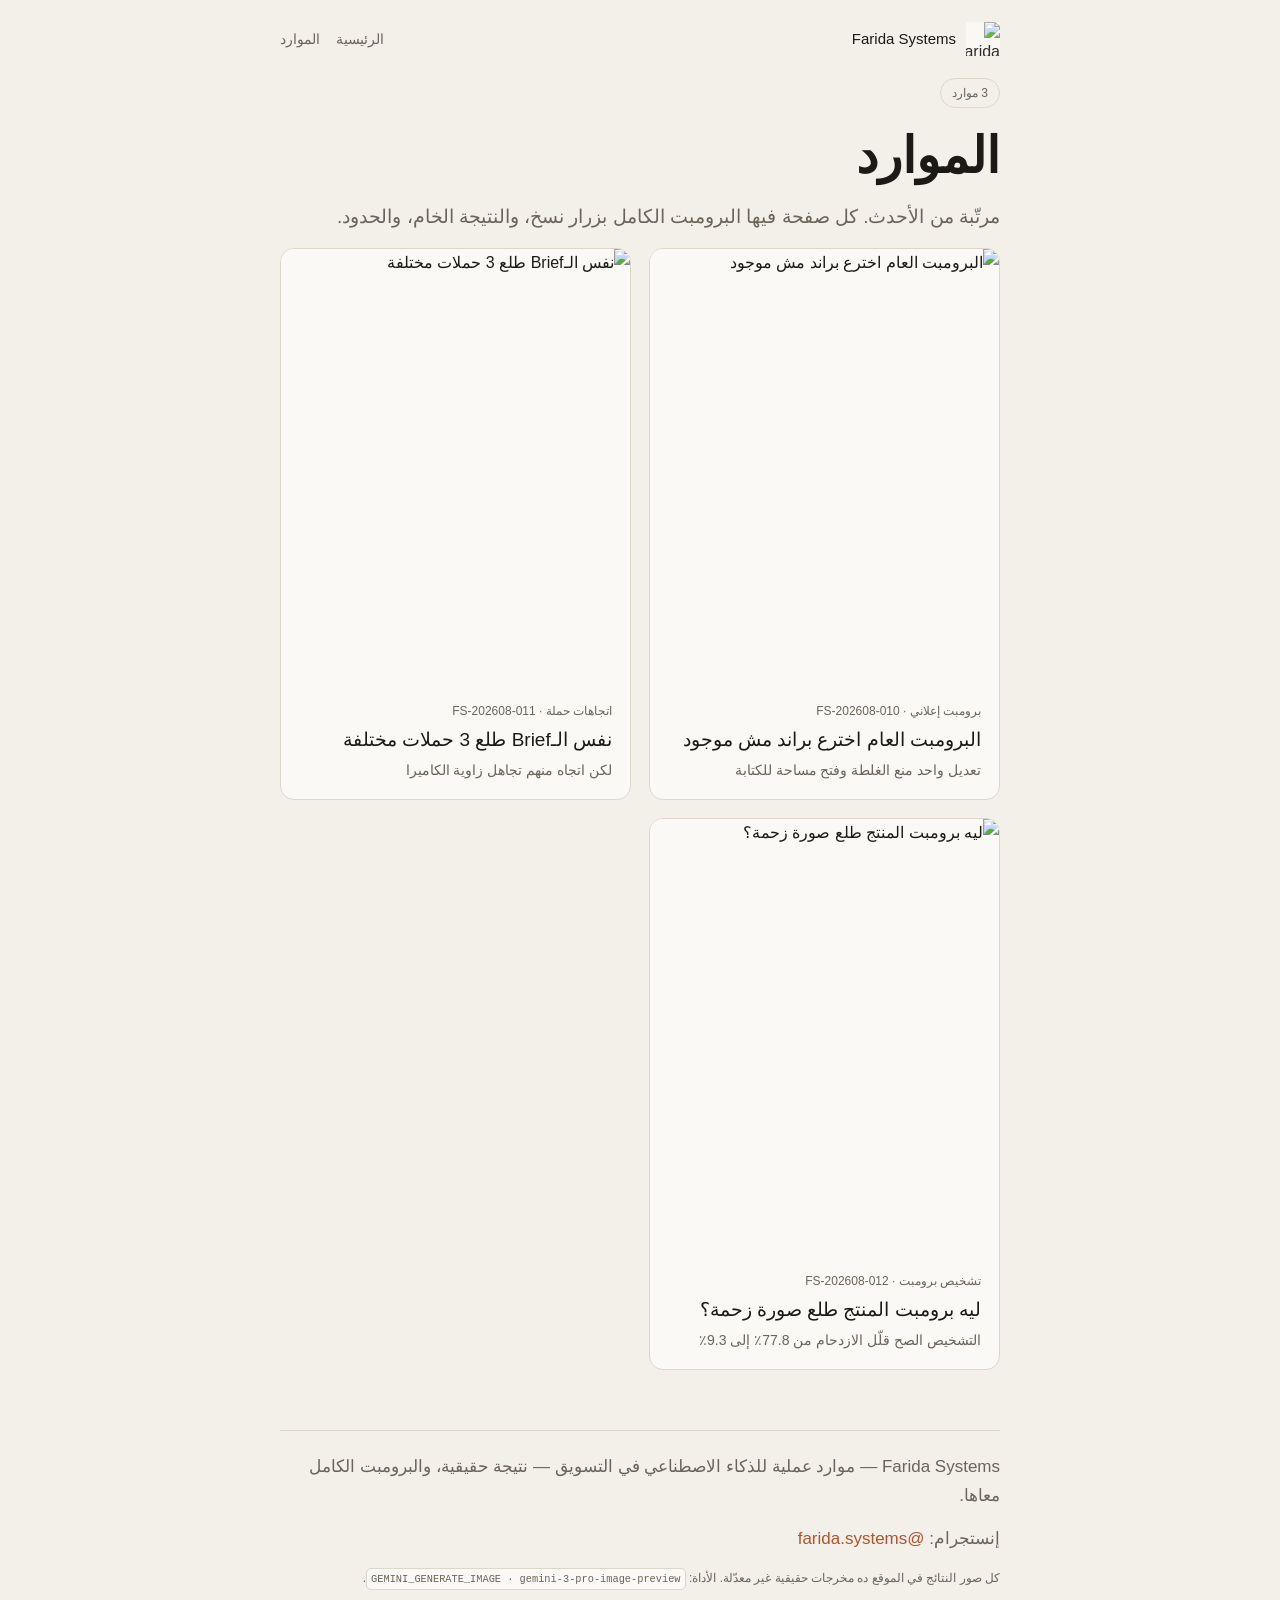
==== resources/index.html @ e4f18285 "Add Arabic-first resource hub: landing, resources index, 3 resource articles" ====
<!doctype html>
<html lang="ar" dir="rtl">
<head>
<meta charset="utf-8">
<meta name="viewport" content="width=device-width,initial-scale=1,viewport-fit=cover">
<title>الموارد — Farida Systems</title>
<meta name="description" content="كل الموارد المنشورة: برومبت مُختبَر، نتيجة حقيقية، وحدود صادقة.">
<link rel="canonical" href="https://farida-systems-resources.vercel.app/resources/">
<meta property="og:type" content="website">
<meta property="og:site_name" content="Farida Systems">
<meta property="og:locale" content="ar_EG">
<meta property="og:title" content="الموارد — Farida Systems">
<meta property="og:description" content="كل الموارد المنشورة: برومبت مُختبَر، نتيجة حقيقية، وحدود صادقة.">
<meta property="og:url" content="https://farida-systems-resources.vercel.app/resources/">
<meta property="og:image" content="https://farida-systems-resources.vercel.app/assets/img/010-eng.jpg">
<meta name="twitter:card" content="summary_large_image">
<meta name="twitter:title" content="الموارد — Farida Systems">
<meta name="twitter:description" content="كل الموارد المنشورة: برومبت مُختبَر، نتيجة حقيقية، وحدود صادقة.">
<meta name="twitter:image" content="https://farida-systems-resources.vercel.app/assets/img/010-eng.jpg">
<meta name="theme-color" content="#F3F0EA">
<link rel="icon" href="/assets/img/logo.png">
<link rel="preconnect" href="https://use.typekit.net" crossorigin>
<link rel="stylesheet" href="https://use.typekit.net/pjw7fmu.css">
<link rel="stylesheet" href="/assets/css/site.css">
<style>:root{--bg:#F3F0EA;--ink:#1C1A17;--sub:#6A645B;--acc:#B0532F;--card:#FBF9F5;--edge:#DDD6CA}</style>

</head>
<body>
<div class="wrap">
<div class="top">
  <a href="/" style="display:flex;align-items:center;gap:10px;text-decoration:none">
    <img src="/assets/img/logo.png" alt="Farida Systems" style="filter:none">
    <span class="h">Farida Systems</span>
  </a>
  <nav><a href="/">الرئيسية</a><a href="/resources/">الموارد</a></nav>
</div>

<main><span class="badge">3 موارد</span><h1>الموارد</h1>
<p class="lede">مرتّبة من الأحدث. كل صفحة فيها البرومبت الكامل بزرار نسخ، والنتيجة الخام، والحدود.</p>
<div class="grid"><a class="card" href="/resources/prompt-invented-brand/"><img src="/assets/img/010-eng.jpg" alt="البرومبت العام اخترع براند مش موجود" loading="lazy"><div class="b"><div class="k">برومبت إعلاني · FS-202608-010</div><div class="t">البرومبت العام اخترع براند مش موجود</div><div class="d">تعديل واحد منع الغلطة وفتح مساحة للكتابة</div></div></a><a class="card" href="/resources/one-brief-three-directions/"><img src="/assets/img/011-a.jpg" alt="نفس الـBrief طلع 3 حملات مختلفة" loading="lazy"><div class="b"><div class="k">اتجاهات حملة · FS-202608-011</div><div class="t">نفس الـBrief طلع 3 حملات مختلفة</div><div class="d">لكن اتجاه منهم تجاهل زاوية الكاميرا</div></div></a><a class="card" href="/resources/prompt-debugging-crowded-frame/"><img src="/assets/img/012-cor.jpg" alt="ليه برومبت المنتج طلع صورة زحمة؟" loading="lazy"><div class="b"><div class="k">تشخيص برومبت · FS-202608-012</div><div class="t">ليه برومبت المنتج طلع صورة زحمة؟</div><div class="d">التشخيص الصح قلّل الازدحام من 77.8٪ إلى 9.3٪</div></div></a></div></main>
<footer>
  <p>Farida Systems — موارد عملية للذكاء الاصطناعي في التسويق — نتيجة حقيقية، والبرومبت الكامل معاها.</p>
  <p style="margin-top:8px">إنستجرام: <a href="https://instagram.com/farida.systems" rel="noopener">@farida.systems</a></p>
  <p style="margin-top:8px;font-size:12px">كل صور النتائج في الموقع ده مخرجات حقيقية غير معدّلة. الأداة: <code>GEMINI_GENERATE_IMAGE · gemini-3-pro-image-preview</code>.</p>
</footer>
</div>
</body></html>
---- assets/css/site.css ----
*{box-sizing:border-box;margin:0;padding:0}
html{-webkit-text-size-adjust:100%}
body{font-family:"forma-djr-arabic-display",sans-serif;background:var(--bg);color:var(--ink);
 direction:rtl;text-align:right;line-height:1.7;font-weight:400;-webkit-font-smoothing:antialiased;overflow-x:hidden}
.wrap{max-width:760px;margin:0 auto;padding:0 20px}
a{color:inherit}
code{font-family:ui-monospace,SFMono-Regular,Menlo,monospace;direction:ltr;unicode-bidi:embed;font-size:.86em;
 background:var(--card);border:1px solid var(--edge);border-radius:5px;padding:.1em .4em;display:inline-block}
.top{display:flex;align-items:center;justify-content:space-between;padding:22px 0;gap:14px}
.top img{width:34px;height:34px;opacity:.9}
.top .h{font-size:15px;font-weight:500}
.top nav a{font-size:14px;font-weight:300;color:var(--sub);text-decoration:none;margin-inline-start:16px}
.top nav a:hover{color:var(--acc)}
.eyebrow{font-size:13px;font-weight:300;color:var(--sub);letter-spacing:.06em}
h1{font-size:clamp(30px,7vw,50px);font-weight:700;line-height:1.22;margin:10px 0 14px}
h2{font-size:clamp(21px,4.6vw,28px);font-weight:500;margin:46px 0 14px;line-height:1.35}
h3{font-size:18px;font-weight:500;margin:26px 0 8px}
p{margin:0 0 14px;font-size:17px}
.lede{font-size:19px;color:var(--sub);font-weight:300}
.hero{margin:6px 0 30px;border-radius:14px;overflow:hidden;border:1px solid var(--edge);background:var(--card)}
.hero img{width:100%;display:block}
figure{margin:22px 0;border:1px solid var(--edge);border-radius:12px;overflow:hidden;background:var(--card)}
figure img{width:100%;display:block;background:var(--card)}
figcaption{padding:12px 16px;font-size:14px;font-weight:300;color:var(--sub);border-top:1px solid var(--edge)}
figcaption b{color:var(--ink);font-weight:500}
table{width:100%;border-collapse:collapse;margin:16px 0;font-size:15px;display:block;overflow-x:auto}
th,td{padding:11px 12px;border-bottom:1px solid var(--edge);text-align:right;vertical-align:top}
th{font-weight:500;color:var(--sub);font-size:13px}
td:last-child{color:var(--acc);font-weight:500}
ul,ol{margin:0 0 14px;padding-inline-start:22px}
li{margin:8px 0;font-size:17px}
.note{background:var(--card);border:1px solid var(--edge);border-radius:12px;padding:16px 18px;margin:20px 0;font-size:15px;font-weight:300;color:var(--sub)}
.note b{color:var(--ink);font-weight:500}
.promptbox{border:1px solid var(--edge);border-radius:12px;background:var(--card);margin:14px 0 26px;overflow:hidden}
.promptbox header{display:flex;align-items:center;justify-content:space-between;gap:12px;padding:12px 14px;border-bottom:1px solid var(--edge)}
.promptbox .lbl{font-size:14px;font-weight:500}
.copybtn{font-family:inherit;font-size:14px;font-weight:500;cursor:pointer;border:1px solid var(--acc);
 background:transparent;color:var(--acc);border-radius:8px;padding:7px 15px;transition:.15s;white-space:nowrap}
.copybtn:hover{background:var(--acc);color:var(--bg)}
.copybtn[data-state="ok"]{background:var(--acc);color:var(--bg)}
.copybtn[data-state="err"]{border-color:#c0392b;color:#c0392b}
pre{margin:0;padding:16px;overflow-x:auto;direction:ltr;text-align:left;font-size:13px;line-height:1.6;
 font-family:ui-monospace,SFMono-Regular,Menlo,monospace;white-space:pre-wrap;word-break:break-word}
.pager{display:flex;gap:12px;margin:44px 0 0;flex-wrap:wrap}
.pager a{flex:1 1 220px;border:1px solid var(--edge);border-radius:12px;padding:14px 16px;text-decoration:none;background:var(--card)}
.pager span{display:block;font-size:12px;color:var(--sub);font-weight:300;margin-bottom:4px}
.pager b{font-size:16px;font-weight:500;line-height:1.4}
.card{display:block;text-decoration:none;border:1px solid var(--edge);border-radius:14px;overflow:hidden;background:var(--card);margin:16px 0;transition:.15s}
.card:hover{border-color:var(--acc)}
.card img{width:100%;display:block;aspect-ratio:4/5;object-fit:cover}
.card .b{padding:16px 18px}
.card .b .k{font-size:12px;color:var(--sub);font-weight:300}
.card .b .t{font-size:19px;font-weight:500;margin:6px 0;line-height:1.35}
.card .b .d{font-size:14px;font-weight:300;color:var(--sub)}
.grid{display:grid;grid-template-columns:1fr;gap:0}
@media(min-width:680px){.grid{grid-template-columns:1fr 1fr;gap:18px}.card{margin:0}}
footer{margin:60px 0 40px;padding-top:22px;border-top:1px solid var(--edge);font-size:13px;font-weight:300;color:var(--sub)}
footer a{color:var(--acc);text-decoration:none}
.badge{display:inline-block;font-size:12px;color:var(--sub);border:1px solid var(--edge);border-radius:999px;padding:4px 11px;margin-bottom:8px}
.err{text-align:center;padding:70px 0}
:focus-visible{outline:2px solid var(--acc);outline-offset:2px}
img{background:var(--card)}
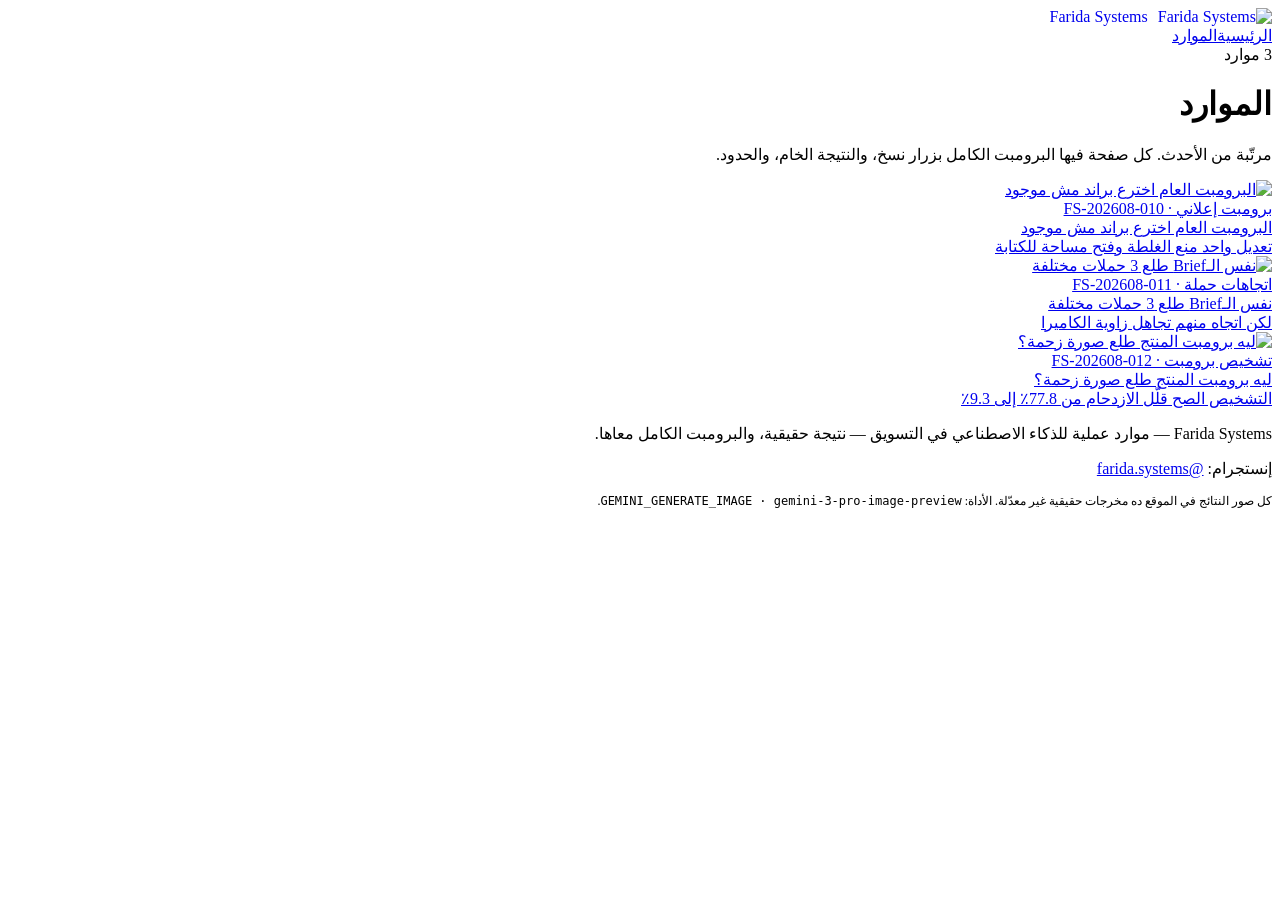
==== commit 2ca881d6: "Serve from GitHub Pages subpath; add .nojekyll" ====
--- a/resources/index.html
+++ b/resources/index.html
@@ -5,39 +5,39 @@
 <meta name="viewport" content="width=device-width,initial-scale=1,viewport-fit=cover">
 <title>الموارد — Farida Systems</title>
 <meta name="description" content="كل الموارد المنشورة: برومبت مُختبَر، نتيجة حقيقية، وحدود صادقة.">
-<link rel="canonical" href="https://farida-systems-resources.vercel.app/resources/">
+<link rel="canonical" href="https://marketerm7md-eng.github.io/farida-systems-resources/resources/">
 <meta property="og:type" content="website">
 <meta property="og:site_name" content="Farida Systems">
 <meta property="og:locale" content="ar_EG">
 <meta property="og:title" content="الموارد — Farida Systems">
 <meta property="og:description" content="كل الموارد المنشورة: برومبت مُختبَر، نتيجة حقيقية، وحدود صادقة.">
-<meta property="og:url" content="https://farida-systems-resources.vercel.app/resources/">
-<meta property="og:image" content="https://farida-systems-resources.vercel.app/assets/img/010-eng.jpg">
+<meta property="og:url" content="https://marketerm7md-eng.github.io/farida-systems-resources/resources/">
+<meta property="og:image" content="https://marketerm7md-eng.github.io/farida-systems-resources/assets/img/010-eng.jpg">
 <meta name="twitter:card" content="summary_large_image">
 <meta name="twitter:title" content="الموارد — Farida Systems">
 <meta name="twitter:description" content="كل الموارد المنشورة: برومبت مُختبَر، نتيجة حقيقية، وحدود صادقة.">
-<meta name="twitter:image" content="https://farida-systems-resources.vercel.app/assets/img/010-eng.jpg">
+<meta name="twitter:image" content="https://marketerm7md-eng.github.io/farida-systems-resources/assets/img/010-eng.jpg">
 <meta name="theme-color" content="#F3F0EA">
-<link rel="icon" href="/assets/img/logo.png">
+<link rel="icon" href="/farida-systems-resources/assets/img/logo.png">
 <link rel="preconnect" href="https://use.typekit.net" crossorigin>
 <link rel="stylesheet" href="https://use.typekit.net/pjw7fmu.css">
-<link rel="stylesheet" href="/assets/css/site.css">
+<link rel="stylesheet" href="/farida-systems-resources/assets/css/site.css">
 <style>:root{--bg:#F3F0EA;--ink:#1C1A17;--sub:#6A645B;--acc:#B0532F;--card:#FBF9F5;--edge:#DDD6CA}</style>
 
 </head>
 <body>
 <div class="wrap">
 <div class="top">
-  <a href="/" style="display:flex;align-items:center;gap:10px;text-decoration:none">
-    <img src="/assets/img/logo.png" alt="Farida Systems" style="filter:none">
+  <a href="/farida-systems-resources/" style="display:flex;align-items:center;gap:10px;text-decoration:none">
+    <img src="/farida-systems-resources/assets/img/logo.png" alt="Farida Systems" style="filter:none">
     <span class="h">Farida Systems</span>
   </a>
-  <nav><a href="/">الرئيسية</a><a href="/resources/">الموارد</a></nav>
+  <nav><a href="/farida-systems-resources/">الرئيسية</a><a href="/farida-systems-resources/resources/">الموارد</a></nav>
 </div>
 
 <main><span class="badge">3 موارد</span><h1>الموارد</h1>
 <p class="lede">مرتّبة من الأحدث. كل صفحة فيها البرومبت الكامل بزرار نسخ، والنتيجة الخام، والحدود.</p>
-<div class="grid"><a class="card" href="/resources/prompt-invented-brand/"><img src="/assets/img/010-eng.jpg" alt="البرومبت العام اخترع براند مش موجود" loading="lazy"><div class="b"><div class="k">برومبت إعلاني · FS-202608-010</div><div class="t">البرومبت العام اخترع براند مش موجود</div><div class="d">تعديل واحد منع الغلطة وفتح مساحة للكتابة</div></div></a><a class="card" href="/resources/one-brief-three-directions/"><img src="/assets/img/011-a.jpg" alt="نفس الـBrief طلع 3 حملات مختلفة" loading="lazy"><div class="b"><div class="k">اتجاهات حملة · FS-202608-011</div><div class="t">نفس الـBrief طلع 3 حملات مختلفة</div><div class="d">لكن اتجاه منهم تجاهل زاوية الكاميرا</div></div></a><a class="card" href="/resources/prompt-debugging-crowded-frame/"><img src="/assets/img/012-cor.jpg" alt="ليه برومبت المنتج طلع صورة زحمة؟" loading="lazy"><div class="b"><div class="k">تشخيص برومبت · FS-202608-012</div><div class="t">ليه برومبت المنتج طلع صورة زحمة؟</div><div class="d">التشخيص الصح قلّل الازدحام من 77.8٪ إلى 9.3٪</div></div></a></div></main>
+<div class="grid"><a class="card" href="/farida-systems-resources/resources/prompt-invented-brand/"><img src="/farida-systems-resources/assets/img/010-eng.jpg" alt="البرومبت العام اخترع براند مش موجود" loading="lazy"><div class="b"><div class="k">برومبت إعلاني · FS-202608-010</div><div class="t">البرومبت العام اخترع براند مش موجود</div><div class="d">تعديل واحد منع الغلطة وفتح مساحة للكتابة</div></div></a><a class="card" href="/farida-systems-resources/resources/one-brief-three-directions/"><img src="/farida-systems-resources/assets/img/011-a.jpg" alt="نفس الـBrief طلع 3 حملات مختلفة" loading="lazy"><div class="b"><div class="k">اتجاهات حملة · FS-202608-011</div><div class="t">نفس الـBrief طلع 3 حملات مختلفة</div><div class="d">لكن اتجاه منهم تجاهل زاوية الكاميرا</div></div></a><a class="card" href="/farida-systems-resources/resources/prompt-debugging-crowded-frame/"><img src="/farida-systems-resources/assets/img/012-cor.jpg" alt="ليه برومبت المنتج طلع صورة زحمة؟" loading="lazy"><div class="b"><div class="k">تشخيص برومبت · FS-202608-012</div><div class="t">ليه برومبت المنتج طلع صورة زحمة؟</div><div class="d">التشخيص الصح قلّل الازدحام من 77.8٪ إلى 9.3٪</div></div></a></div></main>
 <footer>
   <p>Farida Systems — موارد عملية للذكاء الاصطناعي في التسويق — نتيجة حقيقية، والبرومبت الكامل معاها.</p>
   <p style="margin-top:8px">إنستجرام: <a href="https://instagram.com/farida.systems" rel="noopener">@farida.systems</a></p>
